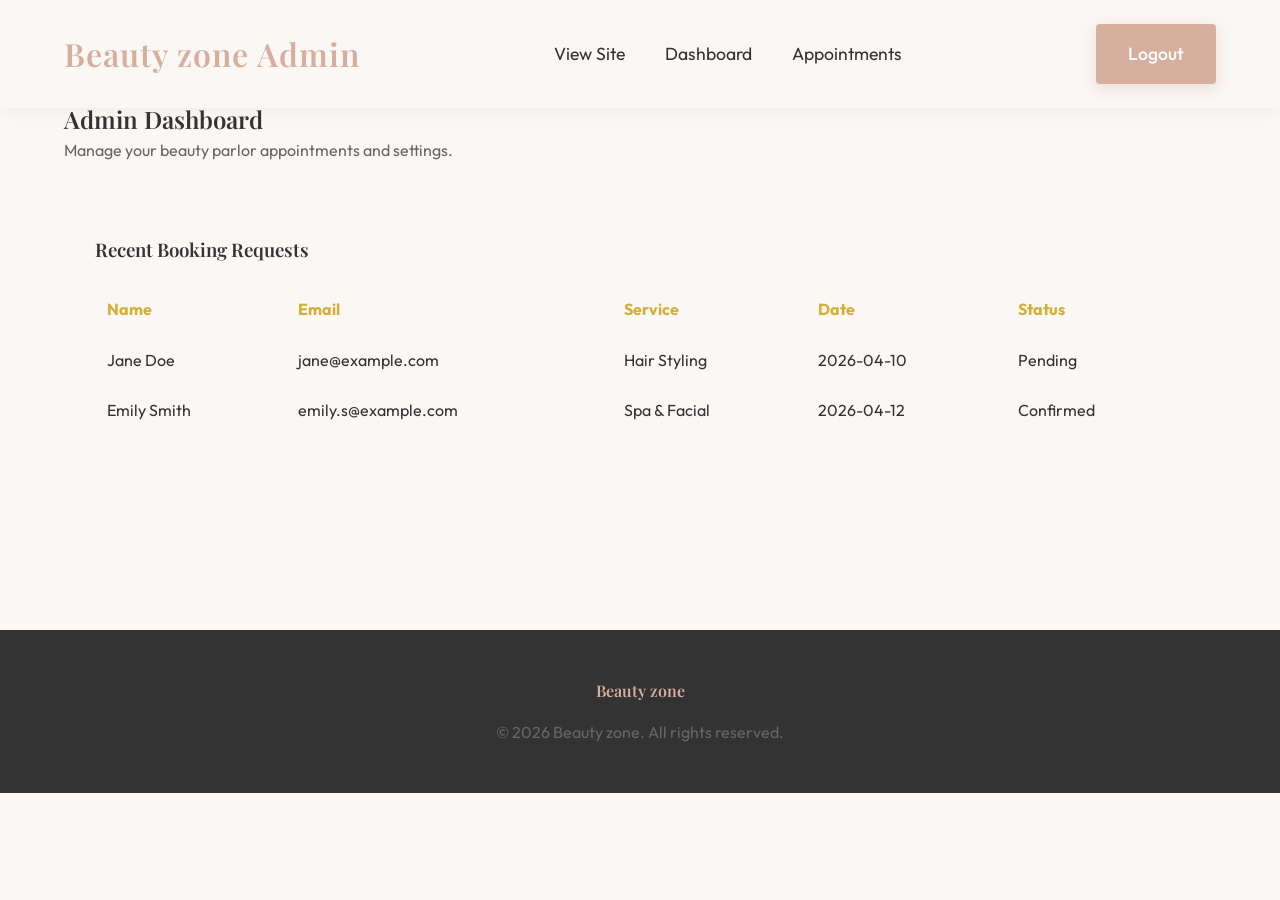
==== admin.html @ 21dd043f "Initial commit" ====
<!DOCTYPE html>
<html lang="en">
<head>
    <meta charset="UTF-8">
    <meta name="viewport" content="width=device-width, initial-scale=1.0">
    <title>Beauty zone | Admin Panel</title>
    <!-- Google Fonts -->
    <link rel="preconnect" href="https://fonts.googleapis.com">
    <link rel="preconnect" href="https://fonts.gstatic.com" crossorigin>
    <link href="https://fonts.googleapis.com/css2?family=Playfair+Display:wght@400;600;700&family=Outfit:wght@300;400;500;600&display=swap" rel="stylesheet">
    <link rel="stylesheet" href="styles.css">
    <style>
        .admin-container {
            padding: 100px 5%;
            min-height: 70vh;
        }
        .admin-header {
            margin-bottom: 40px;
        }
        .admin-card {
            background: rgba(255, 255, 255, 0.05);
            padding: 30px;
            border-radius: 12px;
            border: 1px solid rgba(255, 255, 255, 0.1);
        }
        table {
            width: 100%;
            border-collapse: collapse;
            margin-top: 20px;
        }
        th, td {
            text-align: left;
            padding: 12px;
            border-bottom: 1px solid rgba(255, 255, 255, 0.1);
        }
        th {
            color: #d4af37;
        }
    </style>
</head>
<body>
    <!-- Navbar -->
    <header class="navbar">
        <div class="logo">Beauty zone Admin</div>
        <nav>
            <ul class="nav-links">
                <li><a href="index.html">View Site</a></li>
                <li><a href="#">Dashboard</a></li>
                <li><a href="#">Appointments</a></li>
            </ul>
        </nav>
        <a href="#" class="btn-primary" onclick="alert('Logged out')">Logout</a>
    </header>

    <div class="admin-container">
        <div class="admin-header">
            <h2>Admin Dashboard</h2>
            <p>Manage your beauty parlor appointments and settings.</p>
        </div>
        
        <div class="admin-card">
            <h3>Recent Booking Requests</h3>
            <table>
                <thead>
                    <tr>
                        <th>Name</th>
                        <th>Email</th>
                        <th>Service</th>
                        <th>Date</th>
                        <th>Status</th>
                    </tr>
                </thead>
                <tbody>
                    <tr>
                        <td>Jane Doe</td>
                        <td>jane@example.com</td>
                        <td>Hair Styling</td>
                        <td>2026-04-10</td>
                        <td>Pending</td>
                    </tr>
                    <tr>
                        <td>Emily Smith</td>
                        <td>emily.s@example.com</td>
                        <td>Spa & Facial</td>
                        <td>2026-04-12</td>
                        <td>Confirmed</td>
                    </tr>
                </tbody>
            </table>
        </div>
    </div>

    <!-- Footer -->
    <footer>
        <div class="footer-content">
            <div class="logo">Beauty zone</div>
            <p>&copy; 2026 Beauty zone. All rights reserved.</p>
        </div>
    </footer>
</body>
</html>
---- styles.css ----
:root {
    --bg-color: #faf7f5;
    --text-primary: #333333;
    --text-secondary: #666666;
    --accent-color: #d6af9e; /* Elegant blush / rose gold */
    --accent-dark: #b89182;
    --white: #ffffff;
    --font-heading: 'Playfair Display', serif;
    --font-body: 'Outfit', sans-serif;
    --transition: all 0.4s cubic-bezier(0.25, 0.8, 0.25, 1);
}

* {
    margin: 0;
    padding: 0;
    box-sizing: border-box;
}

html {
    scroll-behavior: smooth;
    font-size: 16px;
}

body {
    font-family: var(--font-body);
    background-color: var(--bg-color);
    color: var(--text-primary);
    line-height: 1.6;
    overflow-x: hidden;
}

h1, h2, h3, h4, .logo {
    font-family: var(--font-heading);
    font-weight: 600;
}

p {
    color: var(--text-secondary);
}

a {
    text-decoration: none;
    color: inherit;
    transition: var(--transition);
}

img {
    max-width: 100%;
    height: auto;
    object-fit: cover;
    display: block;
}

/* Utilities */
.btn-primary {
    display: inline-block;
    background-color: var(--accent-color);
    color: var(--white);
    padding: 1rem 2rem;
    font-size: 1.1rem;
    font-weight: 500;
    border: none;
    border-radius: 4px;
    cursor: pointer;
    transition: var(--transition);
    text-align: center;
    box-shadow: 0 4px 15px rgba(214, 175, 158, 0.4);
}

.btn-primary:hover {
    background-color: var(--accent-dark);
    transform: translateY(-2px);
    box-shadow: 0 6px 20px rgba(214, 175, 158, 0.6);
}

.btn-full {
    width: 100%;
}

.section-title {
    text-align: center;
    margin-bottom: 4rem;
}

.section-title h2 {
    font-size: 2.5rem;
    margin-bottom: 1rem;
    position: relative;
    display: inline-block;
}

.section-title h2::after {
    content: '';
    position: absolute;
    bottom: -10px;
    left: 50%;
    transform: translateX(-50%);
    width: 60px;
    height: 2px;
    background-color: var(--accent-color);
}

section {
    padding: 6rem 5%;
}

/* Navbar */
.navbar {
    display: flex;
    justify-content: space-between;
    align-items: center;
    padding: 1.5rem 5%;
    position: fixed;
    top: 0;
    left: 0;
    width: 100%;
    background-color: rgba(250, 247, 245, 0.95);
    backdrop-filter: blur(10px);
    z-index: 1000;
    box-shadow: 0 2px 20px rgba(0, 0, 0, 0.05);
    transition: var(--transition);
}

.navbar .logo {
    font-size: 2rem;
    color: var(--accent-color);
    letter-spacing: 1px;
}

.nav-links {
    list-style: none;
    display: flex;
    gap: 2.5rem;
}

.nav-links a {
    font-size: 1.1rem;
    font-weight: 400;
    position: relative;
}

.nav-links a::after {
    content: '';
    position: absolute;
    width: 0;
    height: 2px;
    bottom: -5px;
    left: 0;
    background-color: var(--accent-color);
    transition: var(--transition);
}

.nav-links a:hover::after {
    width: 100%;
}

/* Hero Section */
.hero {
    min-height: 100vh;
    display: flex;
    align-items: center;
    justify-content: space-between;
    padding-top: 8rem;
    gap: 4rem;
}

.hero-content {
    flex: 1;
    max-width: 600px;
}

.hero-content h1 {
    font-size: 4.5rem;
    line-height: 1.1;
    margin-bottom: 1.5rem;
    color: var(--text-primary);
}

.hero-content p {
    font-size: 1.25rem;
    margin-bottom: 2.5rem;
}

.hero-image {
    flex: 1;
    height: 600px;
    border-radius: 200px 200px 20px 20px;
    overflow: hidden;
    box-shadow: 0 20px 40px rgba(0,0,0,0.1);
}

.hero-image img {
    width: 100%;
    height: 100%;
}

/* Services */
.services {
    background-color: var(--white);
}

.services-grid {
    display: grid;
    grid-template-columns: repeat(auto-fit, minmax(300px, 1fr));
    gap: 3rem;
    max-width: 1200px;
    margin: 0 auto;
}

.service-card {
    background: var(--bg-color);
    border-radius: 12px;
    overflow: hidden;
    transition: var(--transition);
    opacity: 0;
    transform: translateY(40px);
}

.service-card.visible {
    opacity: 1;
    transform: translateY(0);
}

.service-card:hover {
    transform: translateY(-10px);
    box-shadow: 0 15px 30px rgba(0,0,0,0.08);
}

.card-image {
    height: 250px;
    overflow: hidden;
}

.card-image img {
    width: 100%;
    height: 100%;
    transition: transform 0.6s ease;
}

.service-card:hover .card-image img {
    transform: scale(1.05);
}

.card-content {
    padding: 2rem;
    text-align: center;
}

.card-content h3 {
    font-size: 1.5rem;
    margin-bottom: 1rem;
    color: var(--accent-dark);
}

/* Gallery */
.gallery-grid {
    display: grid;
    grid-template-columns: repeat(auto-fit, minmax(280px, 1fr));
    gap: 1.5rem;
    max-width: 1200px;
    margin: 0 auto;
}

.gallery-item {
    height: 350px;
    border-radius: 12px;
    overflow: hidden;
    position: relative;
    cursor: pointer;
    opacity: 0;
    transform: translateY(40px);
}

.gallery-item.visible {
    opacity: 1;
    transform: translateY(0);
    transition: all 0.6s ease;
}

.gallery-item::after {
    content: '';
    position: absolute;
    inset: 0;
    background: rgba(0,0,0,0.2);
    opacity: 0;
    transition: var(--transition);
}

.gallery-item:hover::after {
    opacity: 1;
}

.gallery-item img {
    width: 100%;
    height: 100%;
    transition: transform 0.6s ease;
}

.gallery-item:hover img {
    transform: scale(1.1);
}

/* Booking */
.booking-container {
    display: flex;
    gap: 4rem;
    max-width: 1100px;
    margin: 0 auto;
    background: var(--white);
    padding: 4rem;
    border-radius: 20px;
    box-shadow: 0 20px 40px rgba(0,0,0,0.05);
}

.booking-info {
    flex: 1;
}

.booking-info h2 {
    font-size: 3rem;
    margin-bottom: 1rem;
}

.booking-info > p {
    margin-bottom: 2rem;
    font-size: 1.1rem;
}

.info-block {
    margin-bottom: 1.5rem;
}

.info-block h4 {
    font-size: 1.2rem;
    color: var(--accent-dark);
    margin-bottom: 0.5rem;
}

.booking-form {
    flex: 1;
    display: flex;
    flex-direction: column;
    gap: 1.5rem;
}

.form-group {
    display: flex;
    flex-direction: column;
    gap: 0.5rem;
}

.form-group label {
    font-size: 0.95rem;
    font-weight: 500;
}

.form-group input, .form-group select {
    padding: 1rem;
    border: 1px solid #e0d5d0;
    border-radius: 8px;
    font-family: var(--font-body);
    font-size: 1rem;
    background: var(--bg-color);
    outline: none;
    transition: var(--transition);
}

.form-group input:focus, .form-group select:focus {
    border-color: var(--accent-color);
    box-shadow: 0 0 0 3px rgba(214, 175, 158, 0.2);
}

/* Footer */
footer {
    background: var(--text-primary);
    color: var(--white);
    padding: 3rem 5%;
    text-align: center;
}

footer .logo {
    color: var(--accent-color);
    margin-bottom: 1rem;
}

/* Animations */
.fade-in {
    opacity: 0;
    transform: translateY(30px);
    transition: opacity 0.8s ease, transform 0.8s ease;
}

.fade-in.visible {
    opacity: 1;
    transform: translateY(0);
}

.delay-1 { transition-delay: 0.2s; }
.delay-2 { transition-delay: 0.4s; }
.delay-3 { transition-delay: 0.6s; }

/* Responsive Design */
@media (max-width: 900px) {
    .hero {
        flex-direction: column;
        text-align: center;
        padding-top: 10rem;
    }
    
    .hero-content h1 {
        font-size: 3.5rem;
    }
    
    .hero-image {
        width: 100%;
        height: 400px;
        border-radius: 20px;
    }
    
    .booking-container {
        flex-direction: column;
        padding: 2rem;
    }
}

@media (max-width: 600px) {
    .nav-links {
        display: none; /* In a real app we'd add a hamburger menu */
    }
    
    .section-title h2 {
        font-size: 2rem;
    }
}
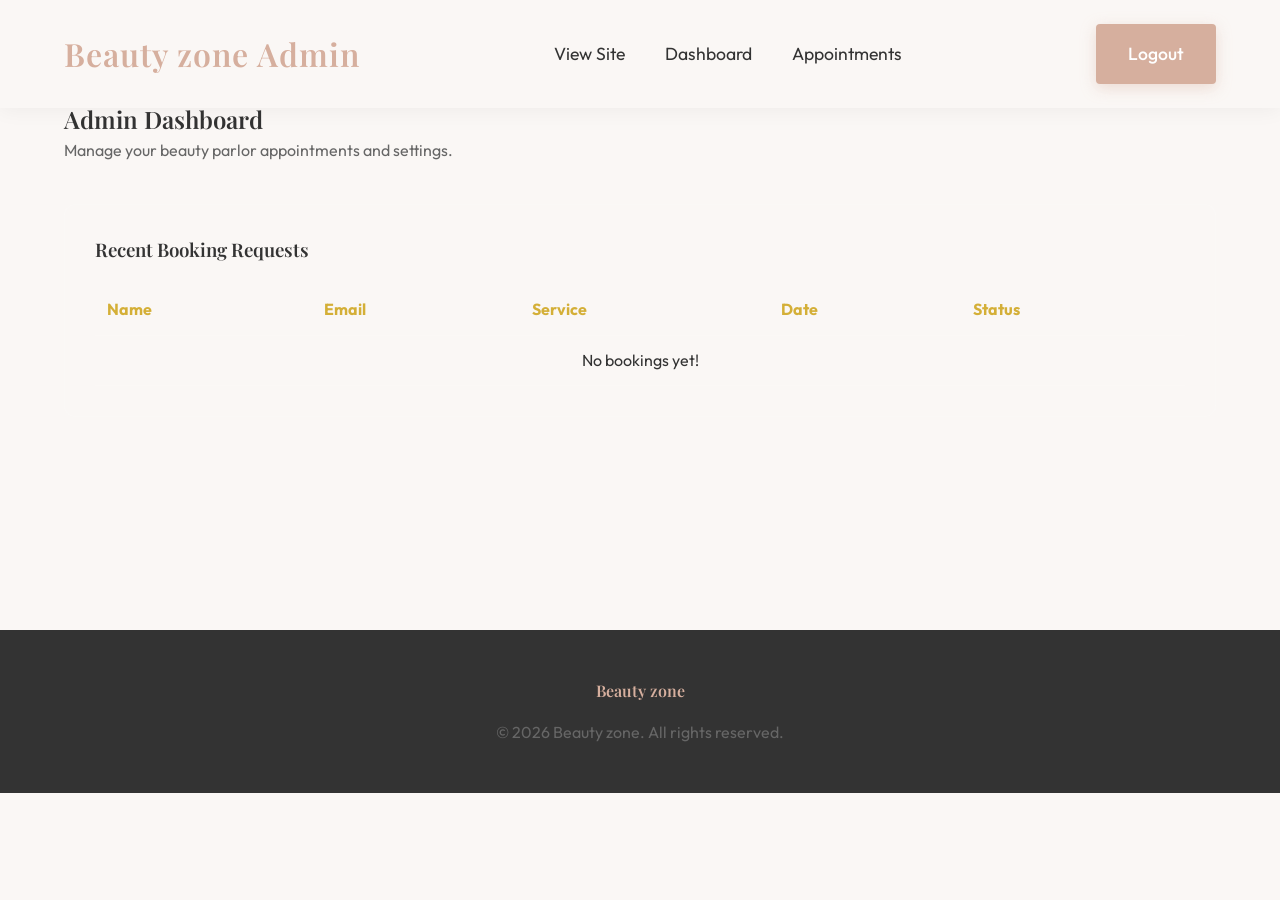
==== commit 558fc9a1: "second change" ====
--- a/admin.html
+++ b/admin.html
@@ -70,21 +70,8 @@
                         <th>Status</th>
                     </tr>
                 </thead>
-                <tbody>
-                    <tr>
-                        <td>Jane Doe</td>
-                        <td>jane@example.com</td>
-                        <td>Hair Styling</td>
-                        <td>2026-04-10</td>
-                        <td>Pending</td>
-                    </tr>
-                    <tr>
-                        <td>Emily Smith</td>
-                        <td>emily.s@example.com</td>
-                        <td>Spa & Facial</td>
-                        <td>2026-04-12</td>
-                        <td>Confirmed</td>
-                    </tr>
+                <tbody id="bookingsTableBody">
+                    <!-- Data will be populated via JS -->
                 </tbody>
             </table>
         </div>
@@ -97,5 +84,28 @@
             <p>&copy; 2026 Beauty zone. All rights reserved.</p>
         </div>
     </footer>
+    <script>
+        document.addEventListener('DOMContentLoaded', () => {
+            const tableBody = document.getElementById('bookingsTableBody');
+            const bookings = JSON.parse(localStorage.getItem('parlorBookings')) || [];
+
+            if (bookings.length === 0) {
+                tableBody.innerHTML = '<tr><td colspan="5" style="text-align: center;">No bookings yet!</td></tr>';
+                return;
+            }
+
+            bookings.forEach(booking => {
+                const tr = document.createElement('tr');
+                tr.innerHTML = `
+                    <td>${booking.name}</td>
+                    <td>${booking.email}</td>
+                    <td>${booking.service}</td>
+                    <td>${booking.date}</td>
+                    <td><span style="color: #d4af37;">${booking.status}</span></td>
+                `;
+                tableBody.appendChild(tr);
+            });
+        });
+    </script>
 </body>
 </html>
--- a/styles.css
+++ b/styles.css
@@ -370,6 +370,65 @@
     box-shadow: 0 0 0 3px rgba(214, 175, 158, 0.2);
 }
 
+/* Pricing Section */
+.pricing {
+    background-color: var(--bg-color);
+}
+.pricing-container {
+    display: grid;
+    grid-template-columns: repeat(auto-fit, minmax(300px, 1fr));
+    gap: 2rem;
+    max-width: 1200px;
+    margin: 0 auto;
+}
+.pricing-card {
+    background: var(--white);
+    padding: 2rem;
+    border-radius: 12px;
+    box-shadow: 0 10px 20px rgba(0,0,0,0.03);
+    border: 1px solid rgba(0,0,0,0.02);
+    transition: var(--transition);
+}
+.pricing-card:hover {
+    transform: translateY(-5px);
+    box-shadow: 0 15px 30px rgba(0,0,0,0.08);
+}
+.pricing-card h3 {
+    font-size: 1.5rem;
+    color: var(--accent-dark);
+    margin-bottom: 1.5rem;
+    border-bottom: 2px solid var(--accent-color);
+    padding-bottom: 0.5rem;
+    display: inline-block;
+}
+.price-list {
+    list-style: none;
+    margin-bottom: 1.5rem;
+}
+.price-list li {
+    display: flex;
+    justify-content: space-between;
+    margin-bottom: 1rem;
+    font-size: 1.05rem;
+    border-bottom: 1px dashed rgba(0,0,0,0.1);
+    padding-bottom: 0.5rem;
+}
+.price-list li del {
+    font-size: 0.9rem;
+    color: var(--text-secondary);
+    margin-left: 10px;
+}
+.offer {
+    background: #fff8f5;
+    color: #c95d42;
+    padding: 0.75rem;
+    border-radius: 6px;
+    font-weight: 500;
+    font-size: 0.95rem;
+    text-align: center;
+    border: 1px solid #ffdcd6;
+}
+
 /* Footer */
 footer {
     background: var(--text-primary);
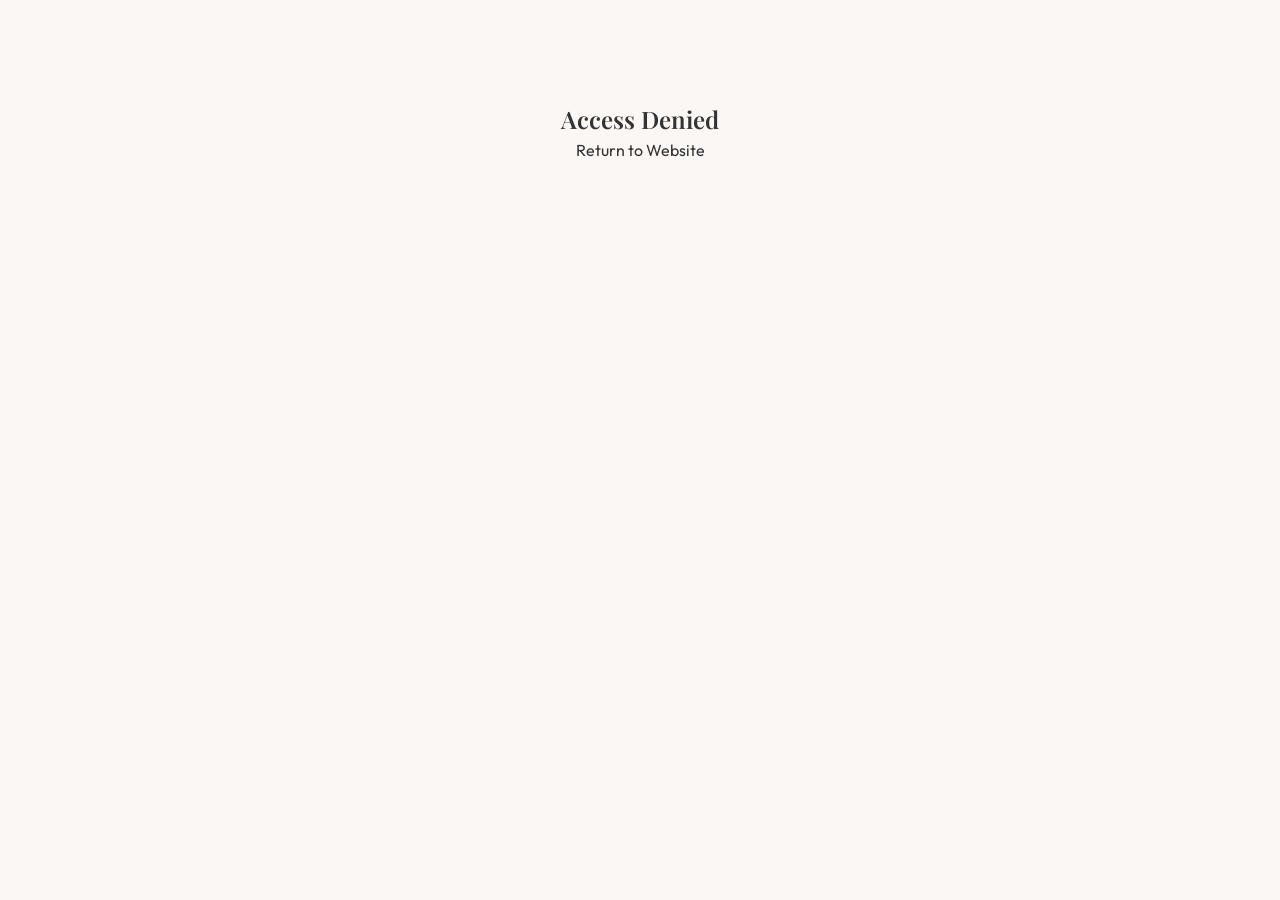
==== commit a2eeac26: "third change" ====
--- a/admin.html
+++ b/admin.html
@@ -64,10 +64,11 @@
                 <thead>
                     <tr>
                         <th>Name</th>
-                        <th>Email</th>
+                        <th>Contact Info</th>
                         <th>Service</th>
                         <th>Date</th>
                         <th>Status</th>
+                        <th>Actions</th>
                     </tr>
                 </thead>
                 <tbody id="bookingsTableBody">
@@ -86,11 +87,28 @@
     </footer>
     <script>
         document.addEventListener('DOMContentLoaded', () => {
+            // Simple Admin Login Logic
+            if (!sessionStorage.getItem('adminLoggedIn')) {
+                const password = prompt("Admin Area: Enter Password (hint: admin123)");
+                if (password === 'admin123') {
+                    sessionStorage.setItem('adminLoggedIn', 'true');
+                } else {
+                    alert("Incorrect Password. Access Denied.");
+                    document.body.innerHTML = '<div style="text-align:center; padding:100px;"><h2>Access Denied</h2><a href="index.html">Return to Website</a></div>';
+                    return;
+                }
+            }
+            renderTable();
+        });
+
+        function renderTable() {
             const tableBody = document.getElementById('bookingsTableBody');
             const bookings = JSON.parse(localStorage.getItem('parlorBookings')) || [];
 
+            tableBody.innerHTML = ''; // reset
+
             if (bookings.length === 0) {
-                tableBody.innerHTML = '<tr><td colspan="5" style="text-align: center;">No bookings yet!</td></tr>';
+                tableBody.innerHTML = '<tr><td colspan="6" style="text-align: center;">No bookings yet!</td></tr>';
                 return;
             }
 
@@ -98,13 +116,42 @@
                 const tr = document.createElement('tr');
                 tr.innerHTML = `
                     <td>${booking.name}</td>
-                    <td>${booking.email}</td>
+                    <td>${booking.email}<br><small style="color: #888;">Mob: ${booking.mobile || 'N/A'}</small></td>
                     <td>${booking.service}</td>
                     <td>${booking.date}</td>
-                    <td><span style="color: #d4af37;">${booking.status}</span></td>
+                    <td><span style="color: ${booking.status === 'Confirmed' ? 'green' : '#d4af37'}; font-weight: bold;">${booking.status}</span></td>
+                    <td>
+                        <button onclick="updateStatus(${booking.id}, 'Confirmed')" style="background:green; color:white; border:none; padding:5px 10px; border-radius:3px; cursor:pointer; font-size:0.85rem; margin-right:5px;">Confirm</button>
+                        <button onclick="deleteBooking(${booking.id})" style="background:#e74c3c; color:white; border:none; padding:5px 10px; border-radius:3px; cursor:pointer; font-size:0.85rem;">Delete</button>
+                    </td>
                 `;
                 tableBody.appendChild(tr);
             });
+        }
+
+        function updateStatus(id, newStatus) {
+            let bookings = JSON.parse(localStorage.getItem('parlorBookings')) || [];
+            bookings = bookings.map(b => {
+                if (b.id === id) b.status = newStatus;
+                return b;
+            });
+            localStorage.setItem('parlorBookings', JSON.stringify(bookings));
+            renderTable();
+        }
+
+        function deleteBooking(id) {
+            if(confirm("Are you sure you want to delete this booking?")) {
+                let bookings = JSON.parse(localStorage.getItem('parlorBookings')) || [];
+                bookings = bookings.filter(b => b.id !== id);
+                localStorage.setItem('parlorBookings', JSON.stringify(bookings));
+                renderTable();
+            }
+        }
+        
+        // Ensure logout resets the session
+        document.querySelector('.btn-primary[href="#"]').addEventListener('click', () => {
+            sessionStorage.removeItem('adminLoggedIn');
+            window.location.reload();
         });
     </script>
 </body>
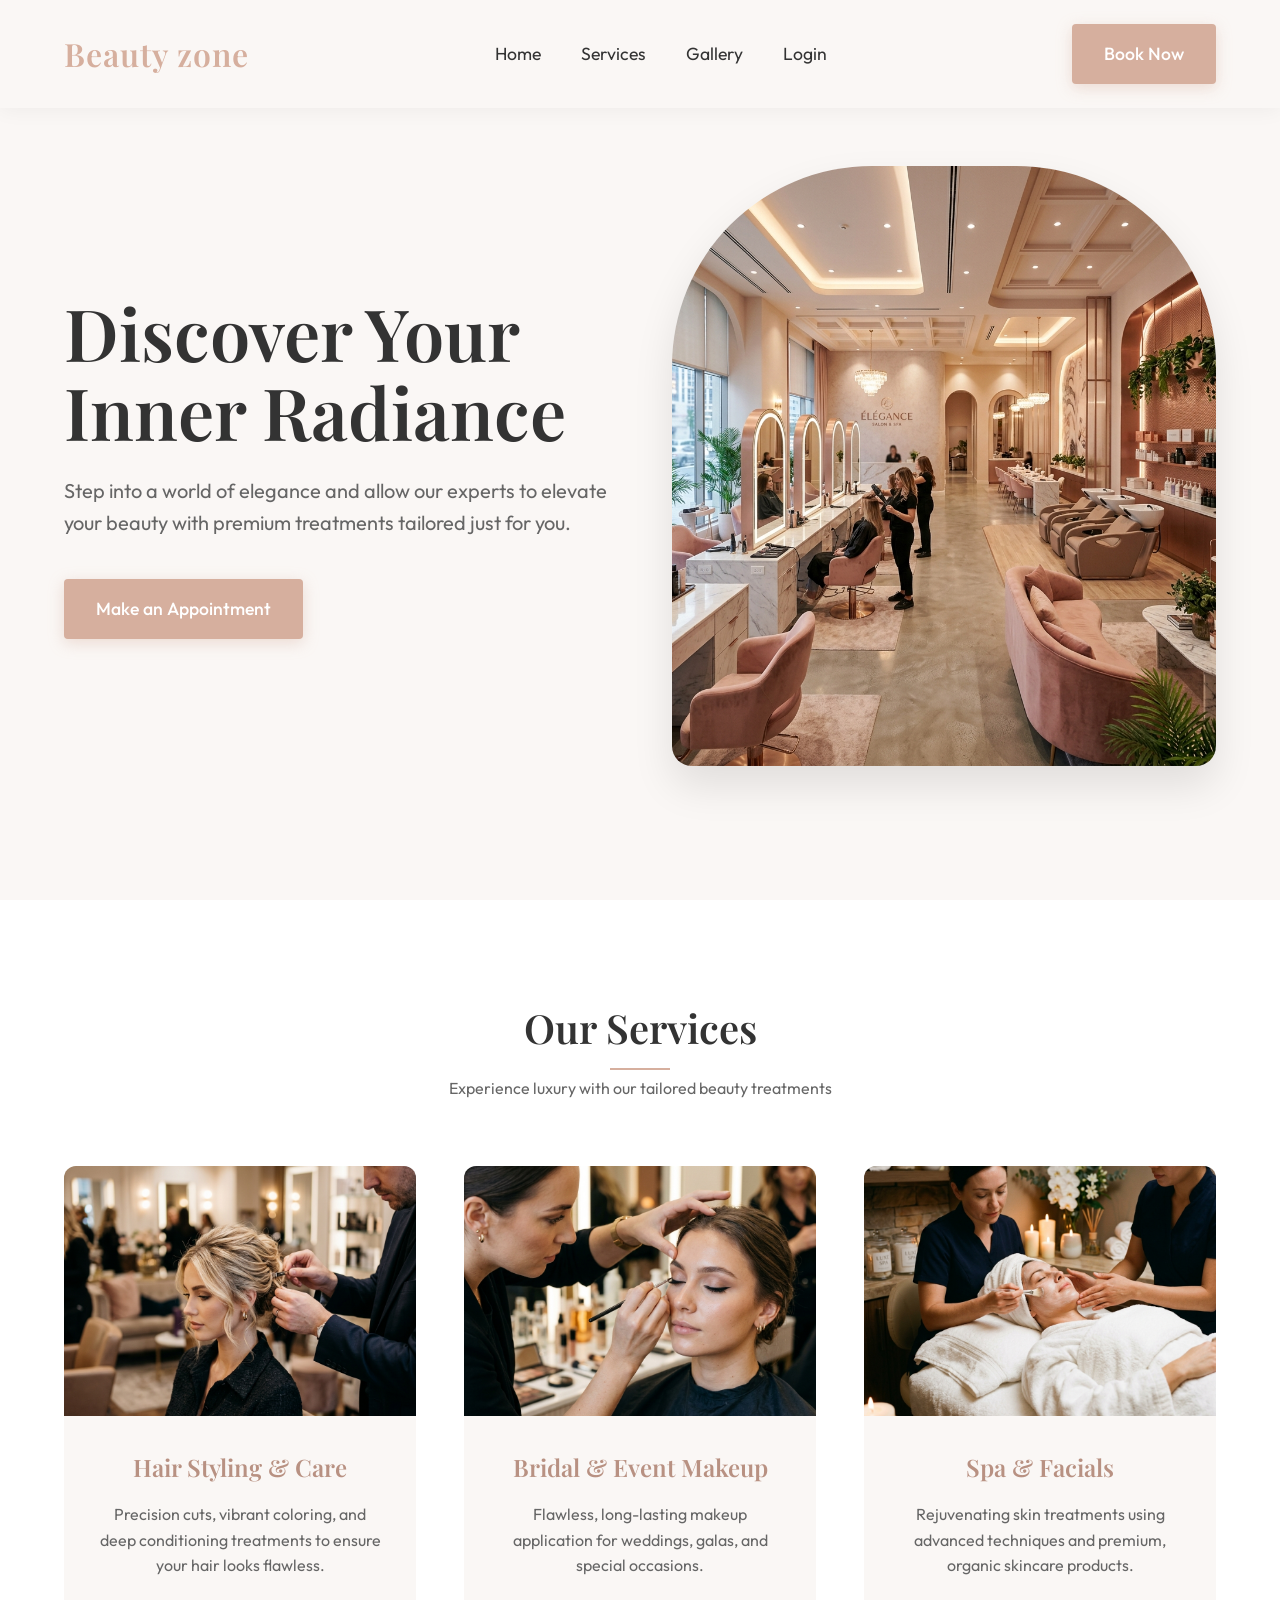
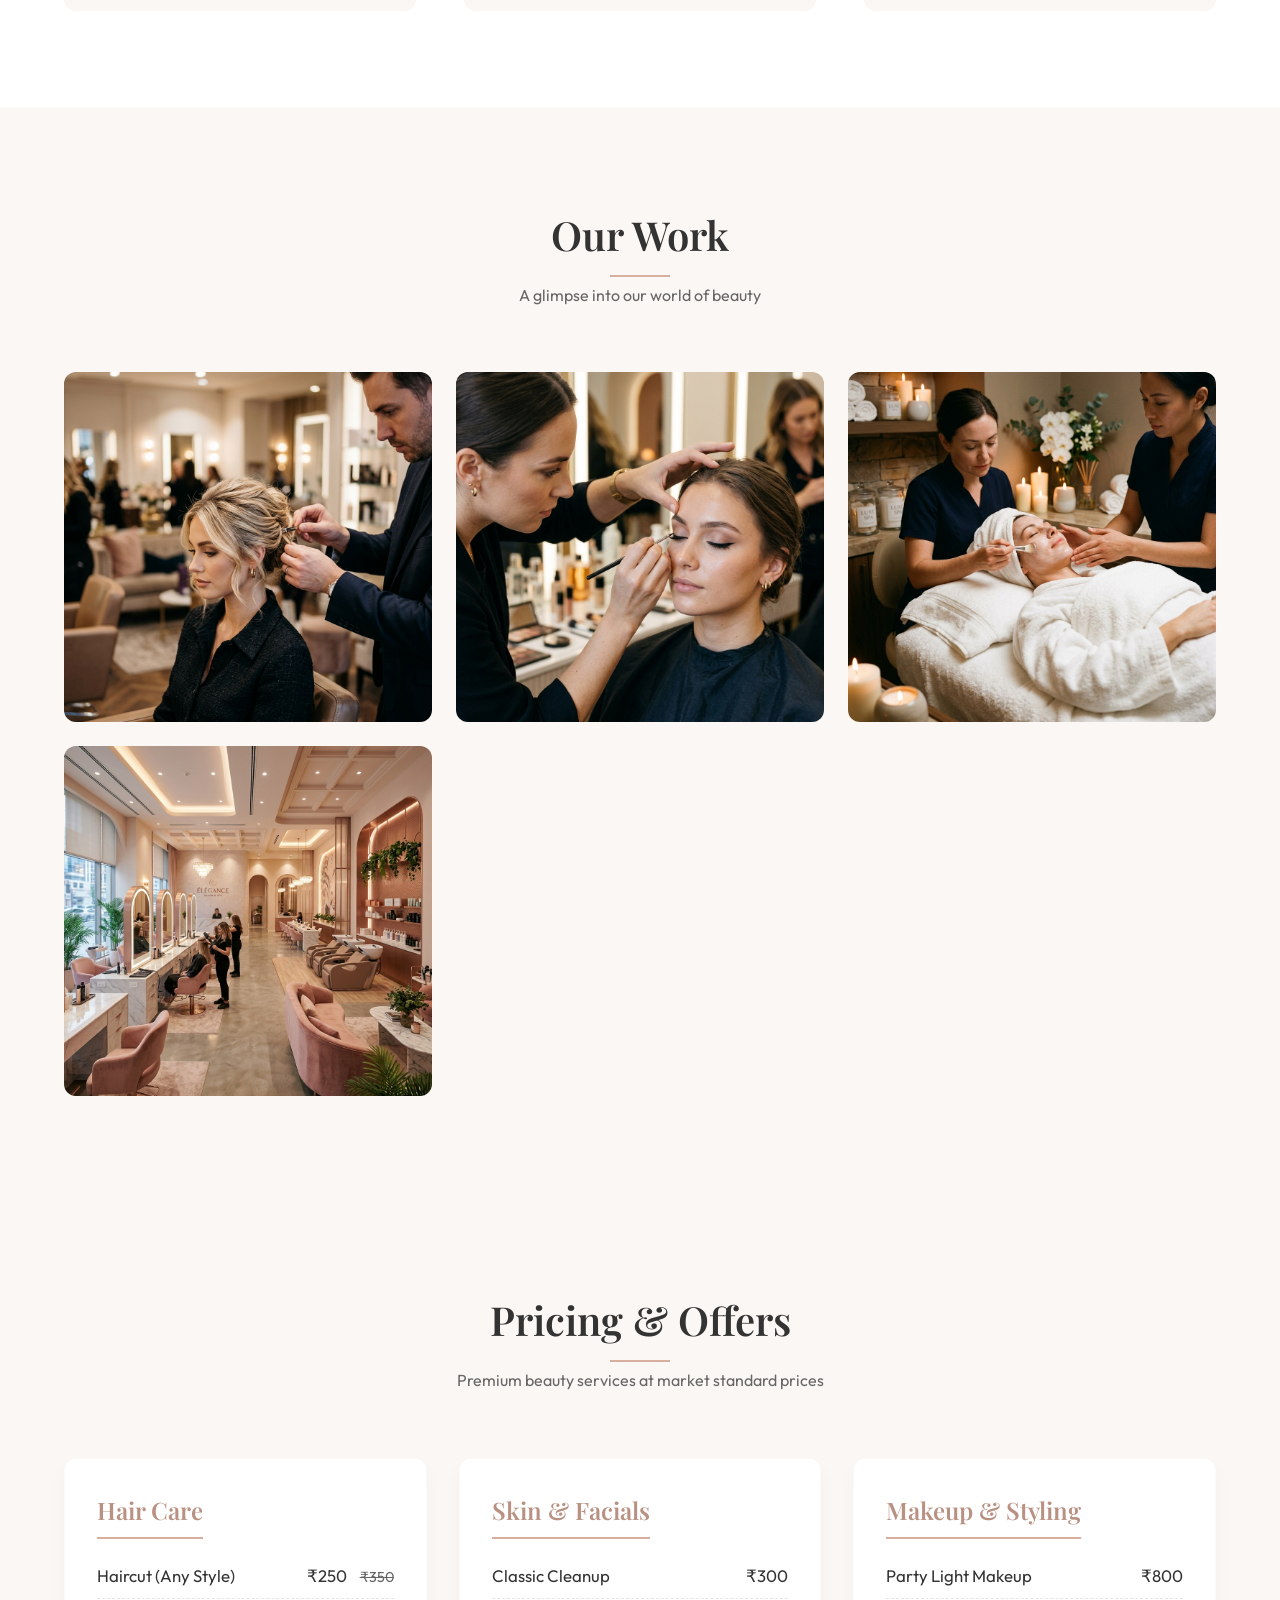
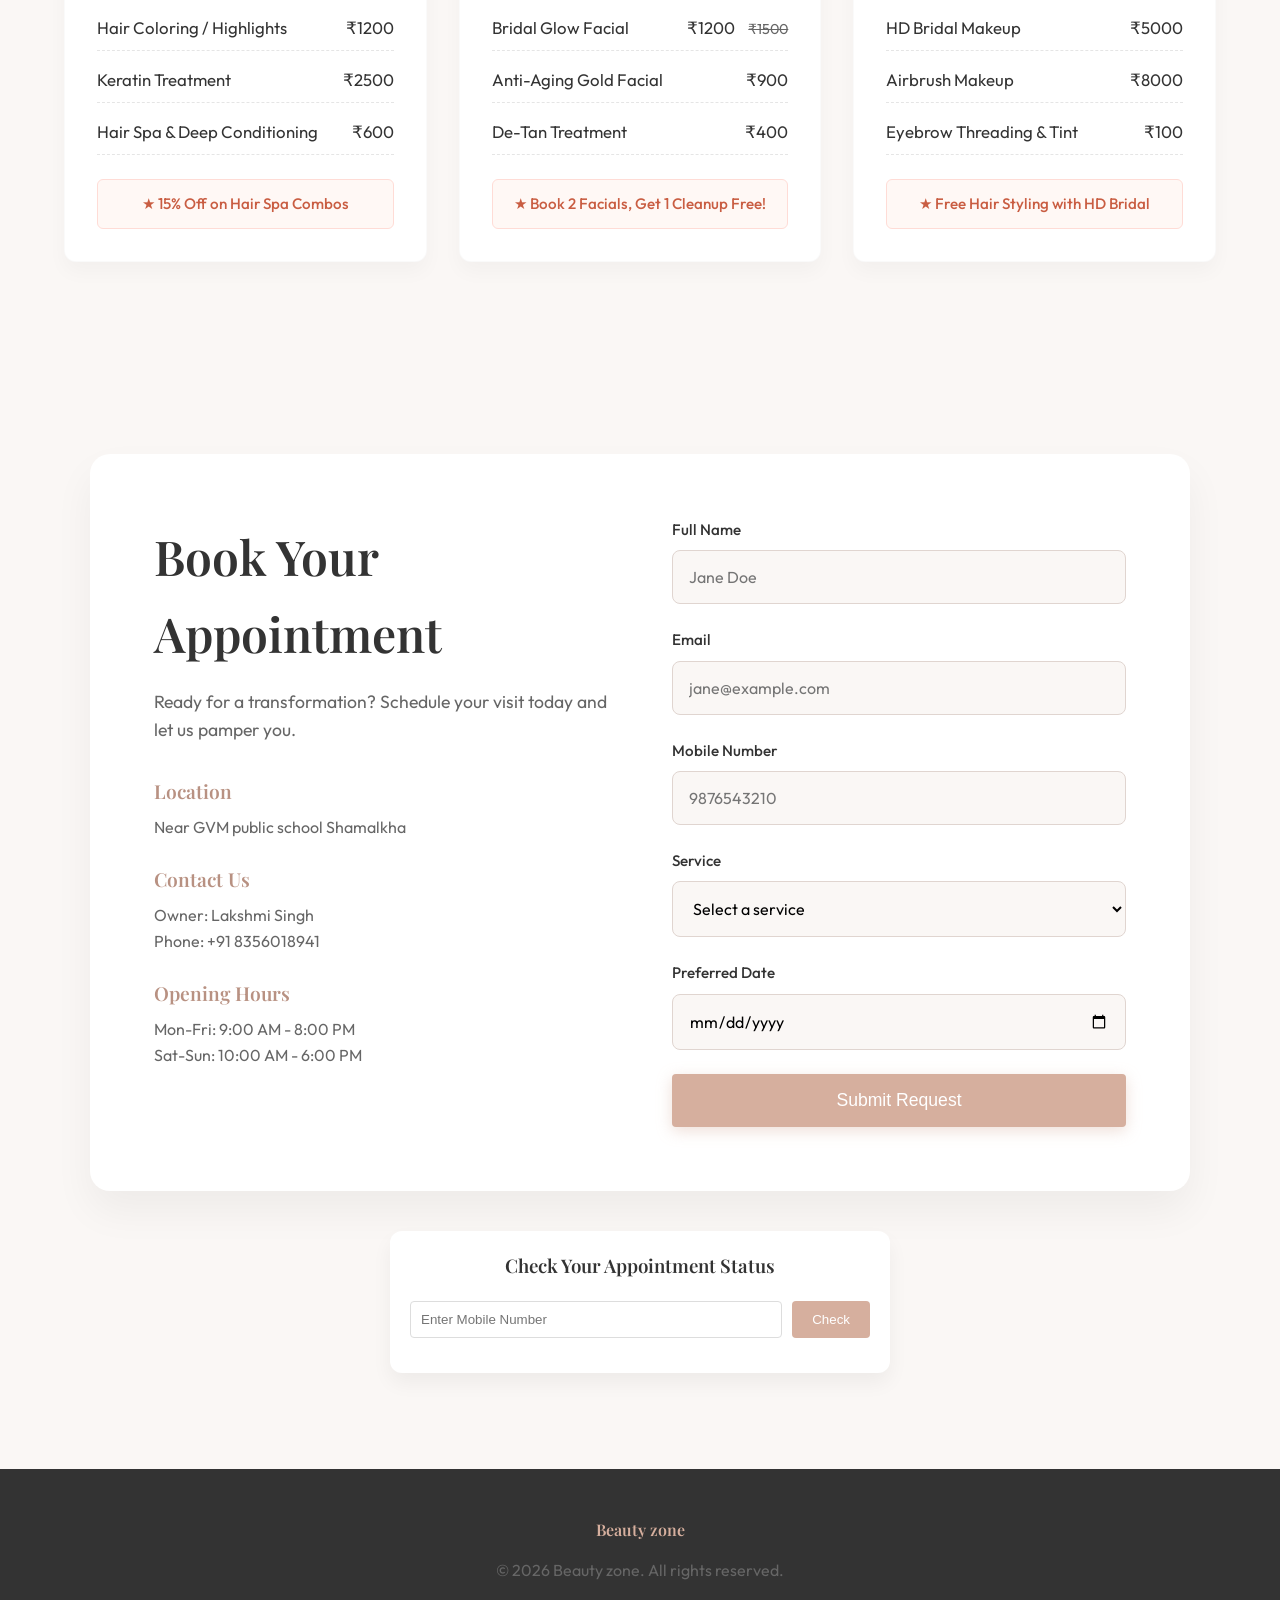
==== commit 0e628c63: "fifth change" ====
--- a/admin.html
+++ b/admin.html
@@ -87,18 +87,20 @@
     </footer>
     <script>
         document.addEventListener('DOMContentLoaded', () => {
-            // Simple Admin Login Logic
+            // Check Admin Session
             if (!sessionStorage.getItem('adminLoggedIn')) {
-                const password = prompt("Admin Area: Enter Password (hint: admin123)");
-                if (password === 'admin123') {
-                    sessionStorage.setItem('adminLoggedIn', 'true');
-                } else {
-                    alert("Incorrect Password. Access Denied.");
-                    document.body.innerHTML = '<div style="text-align:center; padding:100px;"><h2>Access Denied</h2><a href="index.html">Return to Website</a></div>';
-                    return;
-                }
+                alert("Access Denied. Please login with your Owner mobile number on the homepage.");
+                window.location.href = 'index.html';
+                return;
             }
             renderTable();
+
+            // Listen for cross-tab local storage changes to update table in real-time
+            window.addEventListener('storage', (e) => {
+                if (e.key === 'parlorBookings') {
+                    renderTable();
+                }
+            });
         });
 
         function renderTable() {
--- a/styles.css
+++ b/styles.css
@@ -427,6 +427,61 @@
     font-size: 0.95rem;
     text-align: center;
     border: 1px solid #ffdcd6;
+}
+
+/* Modal Styling */
+.modal-overlay {
+    position: fixed;
+    top: 0;
+    left: 0;
+    width: 100%;
+    height: 100%;
+    background-color: rgba(0, 0, 0, 0.6);
+    display: flex;
+    justify-content: center;
+    align-items: center;
+    z-index: 2000;
+}
+
+.modal-content {
+    background: var(--white);
+    padding: 3rem;
+    border-radius: 12px;
+    width: 100%;
+    max-width: 400px;
+    position: relative;
+    box-shadow: 0 25px 50px -12px rgba(0, 0, 0, 0.25);
+    text-align: center;
+}
+
+.close-btn {
+    position: absolute;
+    top: 15px;
+    right: 20px;
+    font-size: 1.5rem;
+    cursor: pointer;
+    color: var(--text-secondary);
+}
+
+.close-btn:hover {
+    color: var(--text-primary);
+}
+
+.modal-input {
+    width: 100%;
+    padding: 1rem;
+    border: 1px solid #e0d5d0;
+    border-radius: 8px;
+    font-family: var(--font-body);
+    font-size: 1.1rem;
+    text-align: center;
+    outline: none;
+    transition: var(--transition);
+}
+
+.modal-input:focus {
+    border-color: var(--accent-color);
+    box-shadow: 0 0 0 3px rgba(214, 175, 158, 0.2);
 }
 
 /* Footer */
